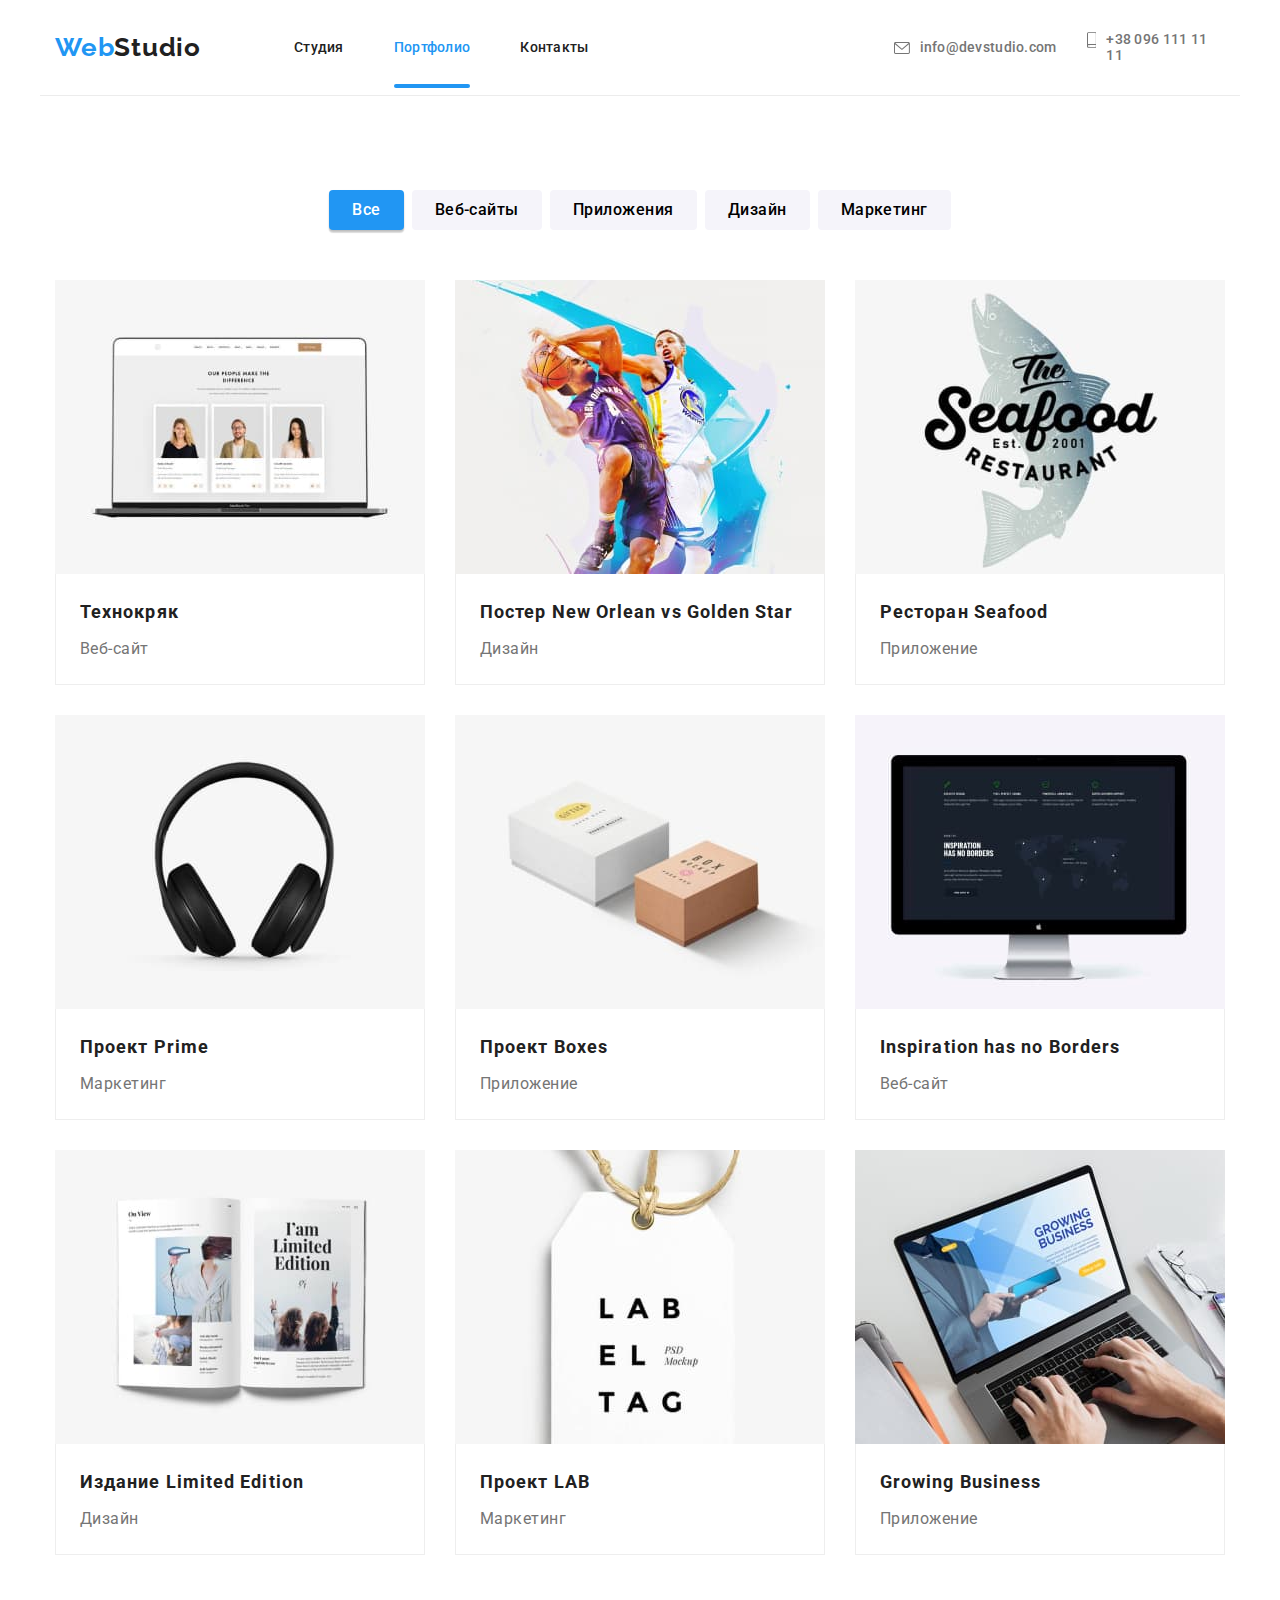
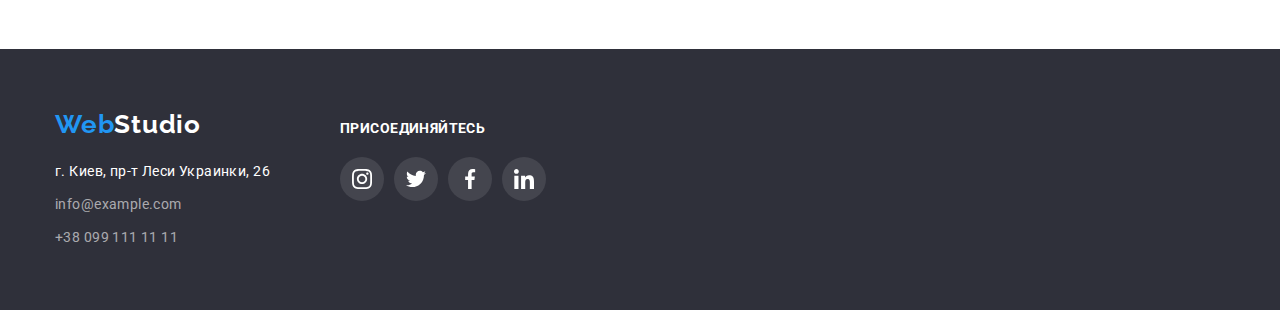
==== portfolio.html @ 4ba51652 "Initial commit" ====
<!DOCTYPE html>
<html lang="ru">
  <head>
    <meta charset="UTF-8" />
    <meta http-equiv="X-UA-Compatible" content="IE=edge" />
    <meta name="viewport" content="width=device-width, initial-scale=1.0" />
    <title lang="en">html homework-02</title>
    <link rel="preconnect" href="https://fonts.googleapis.com" />
    <link rel="preconnect" href="https://fonts.gstatic.com" crossorigin />
    <link
      href="https://fonts.googleapis.com/css2?family=Raleway:wght@700&family=Roboto:wght@400;500;700;900&display=swap"
      rel="stylesheet"
    />
    <link
      rel="stylesheet"
      href="https://cdnjs.cloudflare.com/ajax/libs/modern-normalize/1.1.0/modern-normalize.min.css"
    />
    <link rel="stylesheet" href="./css/styles.css" />
  </head>
  <body>
    <!--Header-->
    <header>
      <div class="flex container">
        <nav class="flex vert-center">
          <a class="logo" href="./index.html"> <span class="word-web">Web</span>Studio</a>
          <ul class="flex list">
            <li class="item">
              <a class="nav-link" href="./index.html">Студия</a>
            </li>
            <li class="item">
              <a class="nav-link is-active" href="./portfolio.html">Портфолио</a>
            </li>
            <li class="item">
              <a class="nav-link" href="">Контакты</a>
            </li>
          </ul>
        </nav>
        <ul class="contacts list">
          <li class="item-contacts">
            <a class="mail-phone" href="mailto:info@devstudio.com">
              <svg class="color top-marg" width="16" height="12">
                <use href="./images/icons.svg#header-envelope"></use>
              </svg>
              info@devstudio.com
            </a>
          </li>
          <li class="item-contacts">
            <a class="mail-phone" href="tel:+380961111111">
              <svg class="color" width="10" height="16">
                <use href="./images/icons.svg#header-smartphone"></use>
              </svg>
              +38 096 111 11 11</a
            >
          </li>
        </ul>
      </div>
    </header>

    <!--Main-->
    <main>
      <section class="section">
        <div class="container">
          <!-- Условный заголовок секции -->
          <h1 hidden>Наше портфолио</h1>
          <!-- Список кнопок -->
          <ul class="filter-flex list">
            <li class="portfolio-menu">
              <button type="button" class="filter-buttons current-button">Все</button>
            </li>
            <li class="portfolio-menu">
              <button type="button" class="filter-buttons">Веб-сайты</button>
            </li>
            <li class="portfolio-menu">
              <button type="button" class="filter-buttons">Приложения</button>
            </li>
            <li class="portfolio-menu">
              <button type="button" class="filter-buttons">Дизайн</button>
            </li>
            <li class="portfolio-menu">
              <button type="button" class="filter-buttons">Маркетинг</button>
            </li>
          </ul>
          <!-- Список работ в портфолио-->
          <ul class="portfolio list">
            <li class="portfolio-item">
              <a class="portfolio-link" href="">
                <div class="portf-image-box">
                  <img
                    class="no-bottom-space"
                    src="./images/img-portfolio-technokrjack.jpg"
                    alt="Технокряк"
                    width="370"
                    height="294"
                  />
                  <div class="portfolio-overlay">
                    <p class="portf-overlay-text">
                      Ресурс предлагает комплексные предложения с разным уровнем функционала и
                      сервисов. Все это позволит посетителю получить исчерпывающие сведения о
                      компании или частном лице.
                    </p>
                  </div>
                </div>
                <div class="portfolio-name">
                  <h2 class="portfolio-title">Технокряк</h2>
                  <p class="portfolio-paragraph">Веб-сайт</p>
                </div>
              </a>
            </li>
            <li class="portfolio-item">
              <a class="portfolio-link" href="">
                <div class="portf-image-box">
                  <img
                    class="no-bottom-space"
                    src="./images/img-portfolio-new-orlean.jpg"
                    alt="Постер New Orlean vs Golden Star"
                    width="370"
                    height="294"
                  />
                  <div class="portfolio-overlay">
                    <p class="portf-overlay-text">
                      Ресурс предлагает комплексные предложения с разным уровнем функционала и
                      сервисов. Все это позволит посетителю получить исчерпывающие сведения о
                      компании или частном лице.
                    </p>
                  </div>
                </div>
                <div class="portfolio-name">
                  <h2 class="portfolio-title">Постер New Orlean vs Golden Star</h2>
                  <p class="portfolio-paragraph">Дизайн</p>
                </div>
              </a>
            </li>
            <li class="portfolio-item">
              <a class="portfolio-link" href="">
                <div class="portf-image-box">
                  <img
                    class="no-bottom-space"
                    src="./images/img-portfolio-seafood.jpg"
                    alt="Ресторан Seafood"
                    width="370"
                    height="294"
                  />
                  <div class="portfolio-overlay">
                    <p class="portf-overlay-text">
                      Ресурс предлагает комплексные предложения с разным уровнем функционала и
                      сервисов. Все это позволит посетителю получить исчерпывающие сведения о
                      компании или частном лице.
                    </p>
                  </div>
                </div>
                <div class="portfolio-name">
                  <h2 class="portfolio-title">Ресторан Seafood</h2>
                  <p class="portfolio-paragraph">Приложение</p>
                </div>
              </a>
            </li>
            <li class="portfolio-item">
              <a class="portfolio-link" href="">
                <div class="portf-image-box">
                  <img
                    class="no-bottom-space"
                    src="./images/img-portfolio-prime.jpg"
                    alt="Проект Prime"
                    width="370"
                    height="294"
                  />
                  <div class="portfolio-overlay">
                    <p class="portf-overlay-text">
                      Ресурс предлагает комплексные предложения с разным уровнем функционала и
                      сервисов. Все это позволит посетителю получить исчерпывающие сведения о
                      компании или частном лице.
                    </p>
                  </div>
                </div>
                <div class="portfolio-name">
                  <h2 class="portfolio-title">Проект Prime</h2>
                  <p class="portfolio-paragraph">Маркетинг</p>
                </div>
              </a>
            </li>
            <li class="portfolio-item">
              <a class="portfolio-link" href="">
                <div class="portf-image-box">
                  <img
                    class="no-bottom-space"
                    src="./images/img-portfolio-boxes.jpg"
                    alt="Проект Boxes"
                    width="370"
                    height="294"
                  />
                  <div class="portfolio-overlay">
                    <p class="portf-overlay-text">
                      Ресурс предлагает комплексные предложения с разным уровнем функционала и
                      сервисов. Все это позволит посетителю получить исчерпывающие сведения о
                      компании или частном лице.
                    </p>
                  </div>
                </div>
                <div class="portfolio-name">
                  <h2 class="portfolio-title">Проект Boxes</h2>
                  <p class="portfolio-paragraph">Приложение</p>
                </div>
              </a>
            </li>
            <li class="portfolio-item">
              <a class="portfolio-link" href="">
                <div class="portf-image-box">
                  <img
                    class="no-bottom-space"
                    src="./images/img-portfolio-inspiration.jpg"
                    alt="Inspiration has no Borders"
                    width="370"
                    height="294"
                  />
                  <div class="portfolio-overlay">
                    <p class="portf-overlay-text">
                      Ресурс предлагает комплексные предложения с разным уровнем функционала и
                      сервисов. Все это позволит посетителю получить исчерпывающие сведения о
                      компании или частном лице.
                    </p>
                  </div>
                </div>
                <div class="portfolio-name">
                  <h2 class="portfolio-title">Inspiration has no Borders</h2>
                  <p class="portfolio-paragraph">Веб-сайт</p>
                </div>
              </a>
            </li>
            <li class="portfolio-item">
              <a class="portfolio-link" href="">
                <div class="portf-image-box">
                  <img
                    class="no-bottom-space"
                    src="./images/img-portfolio-limited-edition.jpg"
                    alt="Издание Limited Edition"
                    width="370"
                    height="294"
                  />
                  <div class="portfolio-overlay">
                    <p class="portf-overlay-text">
                      Ресурс предлагает комплексные предложения с разным уровнем функционала и
                      сервисов. Все это позволит посетителю получить исчерпывающие сведения о
                      компании или частном лице.
                    </p>
                  </div>
                </div>
                <div class="portfolio-name">
                  <h2 class="portfolio-title">Издание Limited Edition</h2>
                  <p class="portfolio-paragraph">Дизайн</p>
                </div>
              </a>
            </li>
            <li class="portfolio-item">
              <a class="portfolio-link" href="">
                <div class="portf-image-box">
                  <img
                    class="no-bottom-space"
                    src="./images/img-portfolio-lab.jpg"
                    alt="Проект LAB"
                    width="370"
                    height="294"
                  />
                  <div class="portfolio-overlay">
                    <p class="portf-overlay-text">
                      Ресурс предлагает комплексные предложения с разным уровнем функционала и
                      сервисов. Все это позволит посетителю получить исчерпывающие сведения о
                      компании или частном лице.
                    </p>
                  </div>
                </div>
                <div class="portfolio-name">
                  <h2 class="portfolio-title">Проект LAB</h2>
                  <p class="portfolio-paragraph">Маркетинг</p>
                </div>
              </a>
            </li>
            <li class="portfolio-item">
              <a class="portfolio-link" href="">
                <div class="portf-image-box">
                  <img
                    class="no-bottom-space"
                    src="./images/img-portfolio-growing-bis.jpg"
                    alt="Growing Business"
                    width="370"
                    height="294"
                  />
                  <div class="portfolio-overlay">
                    <p class="portf-overlay-text">
                      Ресурс предлагает комплексные предложения с разным уровнем функционала и
                      сервисов. Все это позволит посетителю получить исчерпывающие сведения о
                      компании или частном лице.
                    </p>
                  </div>
                </div>
                <div class="portfolio-name">
                  <h2 class="portfolio-title">Growing Business</h2>
                  <p class="portfolio-paragraph">Приложение</p>
                </div>
              </a>
            </li>
          </ul>
        </div>
      </section>
    </main>

    <!--Footer-->
    <footer class="footer">
      <div class="container">
        <ul class="footer-flex list">
          <li>
            <div class="no-right-margin">
              <a class="logo logo-footer" href="./index.html"
                ><span class="word-web">Web</span>Studio</a
              >
              <address>
                <ul class="contacts-footer list">
                  <li class="item-footer">
                    <p class="address-footer">г. Киев, пр-т Леси Украинки, 26</p>
                  </li>
                  <li class="item-footer">
                    <a class="link-footer" href="mailto:info@example.com">info@example.com</a>
                  </li>
                  <li class="item-footer">
                    <a class="link-footer" href="tel:+380991111111">+38 099 111 11 11</a>
                  </li>
                </ul>
              </address>
            </div>
          </li>
          <li>
            <!-- Иконки соцсетей Присоединяйтесь -->
            <div class="join">
              <h3 class="section-subtitle foot-subtitle">Присоединяйтесь</h3>
              <ul class="footer-flex list">
                <li class="foot-soc-item">
                  <a class="soc-net-icon different-colors" href="http://instagram.com">
                    <svg class="foot-icon-col" width="20" height="20">
                      <use href="./images/icons.svg#instagram"></use>
                    </svg>
                  </a>
                </li>
                <li class="foot-soc-item">
                  <a class="soc-net-icon different-colors" href="http://twitter.com">
                    <svg class="foot-icon-col" width="20" height="20">
                      <use href="./images/icons.svg#twitter"></use>
                    </svg>
                  </a>
                </li>
                <li class="foot-soc-item">
                  <a class="soc-net-icon different-colors" href="http://facebook.com">
                    <svg class="foot-icon-col" width="20" height="20">
                      <use href="./images/icons.svg#facebook"></use>
                    </svg>
                  </a>
                </li>
                <li class="foot-soc-item">
                  <a class="soc-net-icon different-colors" href="http://linkedin.com">
                    <svg class="foot-icon-col" width="20" height="20">
                      <use href="./images/icons.svg#linkedin"></use>
                    </svg>
                  </a>
                </li>
              </ul>
            </div>
          </li>
        </ul>
      </div>
    </footer>
  </body>
</html>
---- css/styles.css ----
:root {
/* Цвета шрифта */
  --primary-color: #212121;
  --secondary-color: #757575;
  --accent-color: #2196F3;
  --accent-button-color: #fff;
  --hero-title-color: #fff;
  --business-txt-col: #fff;
  
  --modal-btn-close: #000000;


  --portf-overlay-txt: #fff;
  --footer-font-color: #fff;
  --link-footer-color: rgba(255, 255, 255, 0.6);
/* Цвета фона */
  --primary-bgr-color: #fff;
  --accent-bgr-color: #2196F3;
  --hero-butt-active: #188CE8;
  --hero-bgr-color: #C4C4C4;
  --modal-bgr-color: #fff;
  --modal-btn-bgr: #fff;


  --advant-iconbgr-col: #F5F4FA;

  --icon-bgr-color: #fff;
  --icon-color: #AFB1B8;
  
  --business-txt-bgr: rgba(47, 48, 58, 0.8);

  --clients-icon-bgr-col: #fff;
  --clients-icon-color: #AFB1B8;
  --clients-border-col: #AFB1B8;
  
  --portf-overlay-bgr: rgba(33, 150, 243, 0.9);

  --footer-bgr-color: #2F303A;
  --footer-icon-color: #fff;
  --team-bgr-color: #F5F4FA;
  --filter-butt-bgr-col: #F5F4FA;
/* Цвет рамок */
  --border-bottom-header: #ECECEC;
  --border-bottom-card: #EEEEEE;
}



html {
  box-sizing: border-box;
}

*,
*::before,
*::after {
  box-sizing: inherit;
}


body {
  margin: 0;
  color: var(--primary-color);
  /* background-color: #fff; */
  font-family: 'Roboto', sans-serif;
  font-size: 14px;
}

.list {
  list-style: none;
  padding: 0;
  margin: 0;

}

.container {
  width: 1200px;
  margin: 0 auto;
  padding-left: 15px;
  padding-right: 15px;
  /* outline: 2px solid tomato; */
}



/* Логотип */
.logo {
  margin-right: 93px;

  color: inherit;
  text-decoration: none;
  
  font-family: "Raleway", sans-serif;
  font-weight: 700;
  font-size: 26px;
  line-height: 1.19;
  letter-spacing: 0.03em;
}

.word-web {
  color: var(--accent-color);
}

/* Site navigation */


.flex {
  display: flex;
}

.vert-center {
  align-items: center;
}


.flex.container {
  border-bottom: 1px solid var(--border-bottom-header);
}


.flex.list .item:not(:last-child) {
  margin-right: 50px;
}

.nav-link {
  color: inherit;
  text-decoration: none;
 
  font-weight: 500;
  /* font-size: 14px; */
  line-height: 1.14;
  letter-spacing: 0.02em;

  transition-property: color;
  transition-duration: 250ms; 
  transition-timing-function: cubic-bezier(0.4, 0, 0.2, 1);
}

.nav-link:hover,
.nav-link:focus {
  color: var(--accent-color);
}

.is-active {
  position: relative;  
  color: var(--accent-color);
}

.is-active::after {
  position: absolute;
  content: '';
  bottom: -1px;
  left: 0;
  
  width: 100%;
  height: 4px;
  border-radius: 2px;
  
  background-color: var(--accent-color);

}


.flex.list .nav-link {
  display: flex;
  padding-top: 32px;
  padding-bottom: 31px;
}


                /* Е-мейл и адрес */
.contacts {
  display: flex;
  align-items: center;
  margin-left: 305px;
  }

.item-contacts {
  display: flex;
}

.mail-phone {
  display: flex; 
  
  color: var(--secondary-color);
  text-decoration: none;
  font-weight: 500;
  /* font-size: 14px; */
  line-height: 1.14;
  letter-spacing: 0.02em;

  transition-property: color;
    transition-duration: 250ms;
    transition-timing-function: cubic-bezier(0.4, 0, 0.2, 1);
}

.color {
  fill: currentColor;
  margin-right: 10px;
}

.top-marg {
  margin-top: 2px;
}

.mail-phone:hover,
.mail-phone:focus {
  color: var(--accent-color);
}

.contacts.list .mail-phone {
  padding-top: 32px;
  padding-bottom: 31px;
}

.contacts.list .item-contacts + .item-contacts {
  margin-left: 30px;
}





                    /* Hero */
.hero {
  /* padding-top: 200px;
  padding-bottom: 200px; */
  margin-left: auto;
  margin-right: auto; 
  text-align: center;
  
  /* outline: 10px solid tomato; */
}

.overlay {
  max-width: 1600px;
  height: 600px;
  margin-left: auto;
  margin-right: auto;
  background: linear-gradient(
    to right, 
    rgba(47, 48, 58, 0.4),
    rgba(47, 48, 58, 0.4)
    ), url('../images/bgr-image-optim.jpg');
  background-position: center;
  background-size: cover;
  background-color: var(--hero-bgr-color);
}


.hero-title {
  margin-top: 0;
  margin-bottom: 30px;
  padding-top: 200px;

  color: var(--hero-title-color);
  
  font-weight: 900;
  font-size: 44px;
  line-height: 1.36;
  letter-spacing: 0.06em;
  text-transform: uppercase;
}

.hero-button {
  display: inline-block;
  border-radius: 4px;
  border: 1px solid transparent;
  padding: 10px 32px;
  min-width: 200px;

  color: var(--accent-button-color);
  background-color: var(--accent-bgr-color);

  font-family: inherit;
  font-weight: 700;
  font-size: 16px;
  line-height: 1.875;
    /* align-items: center;
    text-align: center; */
  letter-spacing: 0.06em;

transition-property: background-color;
transition-duration: 250ms;
transition-timing-function: cubic-bezier(0.4, 0, 0.2, 1);

}

.hero-button:hover,
.hero-button:focus {
  background-color: var(--hero-butt-active);
  cursor: pointer;
}

.backdrop.is-hidden {
  opacity: 0;
  pointer-events: none;
}

.backdrop.is-hidden .modal {
  transform: translate(-50%, -50%) scale(0.8);
}


.backdrop {
  position: fixed;
  top: 0;
  left: 0;
  width: 100%;
  height: 100%;
  z-index: 3;

  opacity: 1;
  transition: opacity;
  transition-duration: 250ms;
  transition-timing-function: cubic-bezier(0.4, 0, 0.2, 1);

  background-color: rgba(0, 0, 0, 0.2);
}

.modal {
  position: absolute;
  top: 50%;
  left: 50%;
  transform: translate(-50%, -50%);
    
  width: 528px;
  height: 581px;
  
  transform: translate(-50%, -50%) scale(1);
  transition: transform;
  transition-duration: 250ms;
  transition-timing-function: cubic-bezier(0.4, 0, 0.2, 1);

  border-radius: 4px;
  box-shadow: 0px 1px 3px rgba(0, 0, 0, 0.12), 
  0px 1px 1px rgba(0, 0, 0, 0.14), 
  0px 2px 1px rgba(0, 0, 0, 0.2);
  background-color: var(--modal-bgr-color);

}

.modal-btn {
  position: absolute;
  top: 8px;
  right: 8px;

  width: 30px;
  height: 30px;
  border: 1px solid rgba(0, 0, 0, 0.1);
  border-radius: 50%;
  
  display: flex;
  padding: 0;
  align-items: center;
  justify-content: center;


  background-color: var(--modal-btn-bgr);
  /* background-color: #2196F3; */
  
}

.close-button {
fill: var(--modal-btn-close);  
}




.section {
  padding-top: 94px;
  padding-bottom: 94px;
}

.no-padding-top {
  padding-top: 0;
}
                  /* Наши достоинства */

.section-title {
  margin-top: 0;
  margin-bottom: 50px;
  font-weight: 700;
  font-size: 36px;
  line-height: 1.17;
  text-align: center;
  letter-spacing: 0.03em;
}

.our-advant-set {
  display: flex;
  column-gap: 30px;
}

.our-advant-set .item-adv {
  flex-basis: calc((100% - 90px) / 4);
}

.thumb {
  display: flex;
  width: 270px;
  height: 120px;
  border-radius: 4px;

  align-items: center;
  justify-content: center;
  margin-bottom: 30px;
  background: var(--advant-iconbgr-col);
}


.section-subtitle {
  margin-top: 0;
  margin-bottom: 10px;
  
  font-weight: 700;
  font-size: 14px;
  line-height: 1.14;
  letter-spacing: 0.03em;
  text-transform: uppercase;
}

.section-paragraph {
  margin-top: 0;
  margin-bottom: 0;
  color: var(--secondary-color);
  
  /* font-weight: 400; */
  /* font-size: 14px; */
  line-height: 1.71;
  letter-spacing: 0.03em;
}


               /* Чем мы занимаемся */


.relative-wrapper {
  position: relative;
}


               .no-bottom-space {
  /* Убирает зазор снизу картинки */
  display: flex;
}

.our-business:not(:last-child) {
  margin-right: 30px;
}

.our-business-text {
  position: absolute;
  bottom: 0;
  width: 100%;
  
  padding: 27px 0;
  margin: 0;

  font-weight: 700;
  /* font-size: 14px; */
  line-height: 1.14;
  text-align: center;
  letter-spacing: 0.03em;
  text-transform: uppercase;

  color: var(--business-txt-col);
  background-color: var(--business-txt-bgr);

}



            /* Наша команда */
.grey {
  background-color: var(--team-bgr-color);
}

.team-item {
  background: var(--primary-bgr-color); 
  box-shadow: 0px 1px 3px rgba(0, 0, 0, 0.12), 
  0px 1px 1px rgba(0, 0, 0, 0.14), 
  0px 2px 1px rgba(0, 0, 0, 0.2);
  border-radius: 0px 0px 4px 4px;
}

.team-item:not(:last-child) {
  margin-right: 30px;
}

.title-paragr {
  padding: 30px 0 16px 0;
}

.team-title {
  margin-top: 0;
  margin-bottom: 10px;

  text-align: center;
  font-weight: 500;
  font-size: 16px;
  line-height: 1.19;
  letter-spacing: 0.03em;
}

.team-paragraph {
  margin: 0;

  text-align: center;
    /* font-weight: 400; */
  font-size: 16px;
  line-height: 1.19;
  letter-spacing: 0.03em;
  color: var(--secondary-color);
}


     /* Блок соцсетей с ховером для Команды*/
.soc-net {
  display: flex;
  width: 206px;
  height: 44px;
  margin: 0 32px 30px 32px;
  padding: 0;
  justify-content: center;

    /* outline: 2px solid red; */
}

.soc-item:not(:last-child) {
      margin-right: 10px;
}

.soc-net-icon {
  display: flex;
  width: 44px;
  height: 44px;
  border-radius: 50px;
  align-items: center;
  justify-content: center;

  background-color: var(--icon-bgr-color);
  color: var(--icon-color);
  
  transition-property: color, background-color;
  transition-duration: 250ms;
  transition-timing-function: cubic-bezier(0.4, 0, 0.2, 1);

}

.icon-color {
  fill: currentColor;
}
/* Ховер по блоку иконки*/
.soc-net-icon:hover,
.soc-net-icon:focus {
  background-color: var(--accent-color);
  color: var(--accent-button-color);
}



/* Постоянные клиенты */

.box-clients {
  display: flex;
  margin: 0 auto;

  /* outline: 1px solid tomato; */
}

.client-item:not(:last-child) {
  margin-right: 30px;
}

.clients {
  display: flex;
  width: 170px;
  height: 92px;
  align-items: center;
  justify-content: center;
  border: 1px solid var(--clients-border-col);
  border-radius: 4px;

  background-color: var(--clients-icon-bgr-col);
  color: var(--clients-icon-color);
  
  transition-property: color, border;
  transition-duration: 250ms;
  transition-timing-function: cubic-bezier(0.4, 0, 0.2, 1);

}

.client-icon {
  fill: currentColor;
}

.clients:hover {
border: 1px solid var(--accent-color);
color: var(--accent-color);    
}


/* Footer */

.footer {
  padding: 60px 0;
  
  color: var(--footer-font-color);
  background-color: var(--footer-bgr-color);
}
/* Контакты в футере */

.footer-flex {
  display: flex;
  padding: 0;
  }


.no-right-margin {
  margin-right: 0;
}

.logo-footer {
  display: block;
  margin-right: 0;
  margin-bottom: 20px;
}

.contacts-footer {
  font-style: normal;
}

.item-footer:not(:first-child) {
  margin-top: 9px;
}

.address-footer {
  margin: 0;

  /* font-weight: 400; */
  /* font-size: 14px; */
  line-height: 1.71;
  letter-spacing: 0.03em;
}

.link-footer {
  color: var(--link-footer-color);
  text-decoration: none;

  /* font-weight: 400; */
  /* font-size: 14px; */
  line-height: 1.71;
  letter-spacing: 0.03em;

  transition-property: color;
  transition-duration: 250ms;
  transition-timing-function: cubic-bezier(0.4, 0, 0.2, 1);
}

.link-footer:hover,
.link-footer:focus {
  color: var(--accent-color);
}

/* Футер - секция Присоединяйтесь */
.join {
  /* display: flex; */
  width: 206px;
  height: 80px;
  margin: 12px 0 0 70px;

  /* outline: 1px solid wheat; */
}

.foot-subtitle {
  margin-bottom: 20px;
}

.foot-soc-item:not(:last-child) {
  margin-right: 10px;
}

.different-colors {
  background-color: rgba(255, 255, 255, 0.1);
  color: var(--footer-icon-color);
}

.foot-icon-col {
  fill: currentColor;
}

.soc-net-icon:hover,
.soc-net-icon:focus {
  background-color: var(--accent-color);
}



                  /* PORTFOLIO PAGE */

/* Filter buttons */

.filter-flex {
  display: flex;
}

.filter-flex.list {
  justify-content: center;
  margin-bottom: 50px;
}

.portfolio-menu:not(:last-child) {
  margin-right: 8px;

}

.filter-buttons {
  display: inline-block;
  border-radius: 4px;
  border: 1px solid transparent;
  padding: 6px 22px;

  background-color: var(--filter-butt-bgr-col);
  
  font-family: inherit;
  font-weight: 500;
  font-size: 16px;
  line-height: 1.63;
  text-align: center;
  letter-spacing: 0.03em;

  transition-property: color, background-color, box-shadow, cursor;
  transition-duration: 250ms;
  transition-timing-function: cubic-bezier(0.4, 0, 0.2, 1);
}



.current-button {
  color: var(--accent-button-color);
  background-color: var(--accent-bgr-color);
  box-shadow: 0px 3px 1px rgba(0, 0, 0, 0.1),
  0px 1px 2px rgba(0, 0, 0, 0.08),
  0px 2px 2px rgba(0, 0, 0, 0.12);
}

.filter-buttons:hover,
.filter-buttons:focus {
  color: var(--accent-button-color);
  background-color: var(--accent-bgr-color);
  box-shadow: 0px 3px 1px rgba(0, 0, 0, 0.1), 
  0px 1px 2px rgba(0, 0, 0, 0.08), 
  0px 2px 2px rgba(0, 0, 0, 0.12);
  cursor: pointer;
}



/* Секция с работами из Портфолио  */

.portfolio {
  display: flex;
  flex-wrap: wrap;
  gap: 30px;
}


.portfolio-item {
  transition-property: box-shadow, cursor;
  transition-duration: 250ms;
  transition-timing-function: cubic-bezier(0.4, 0, 0.2, 1);
  
}

.portfolio .portfolio-item {
  flex-basis: calc((100% - 60px) / 3);
}

.portfolio-link {
  color: inherit;
  text-decoration: none;
}

.portfolio-item:hover {
  box-shadow: 0px 1px 1px rgba(0, 0, 0, 0.12),
      0px 4px 4px rgba(0, 0, 0, 0.06),
      1px 4px 6px rgba(0, 0, 0, 0.16);
}


/* .portfolio-link:hover,
.portfolio-link:focus {
  color: var(--accent-color);
} */


.portf-image-box {
  position: relative;
  width: 370px;
  height: 294px;

  overflow: hidden;
}

.portfolio-overlay {
  position: absolute;
  top: 0;
  left: 0;
  width: 100%;
  height: 100%;
  background-color: var(--portf-overlay-bgr);

  transform: translateY(100%);
  transition: transform 250ms cubic-bezier(0.4, 0, 0.2, 1);
  
  
}

.portfolio-link:hover .portfolio-overlay {
  transform: translateY(0);
}



.portf-overlay-text {
  margin: 0;
  padding: 63px 24px;

    /* font-weight: 400; */
    font-size: 18px;
    line-height: 1.56; 
    letter-spacing: 0.03em;
  
    color: var(--portf-overlay-txt);
}

.portfolio-name {
  display: block;
  padding: 20px 24px;
  border-right: 1px solid var(--border-bottom-card);  
  border-bottom: 1px solid var(--border-bottom-card);
  border-left: 1px solid var(--border-bottom-card);

}


.portfolio-title {
  margin-top: 0;
  margin-right: 0;
  margin-bottom: 4px;
  margin-left: 0;

  font-weight: 700;
  font-size: 18px;
  line-height: 2;
  letter-spacing: 0.06em;
}

.portfolio-paragraph {
  /* margin-top: 4px;
  margin-right: 24px;
  margin-bottom: 20px;
  margin-left: 24px; */

  margin: 0;

  color: var(--secondary-color);
  /* font-weight: 400; */
  font-size: 16px;
  line-height: 1.88;
  letter-spacing: 0.03em;
  
}
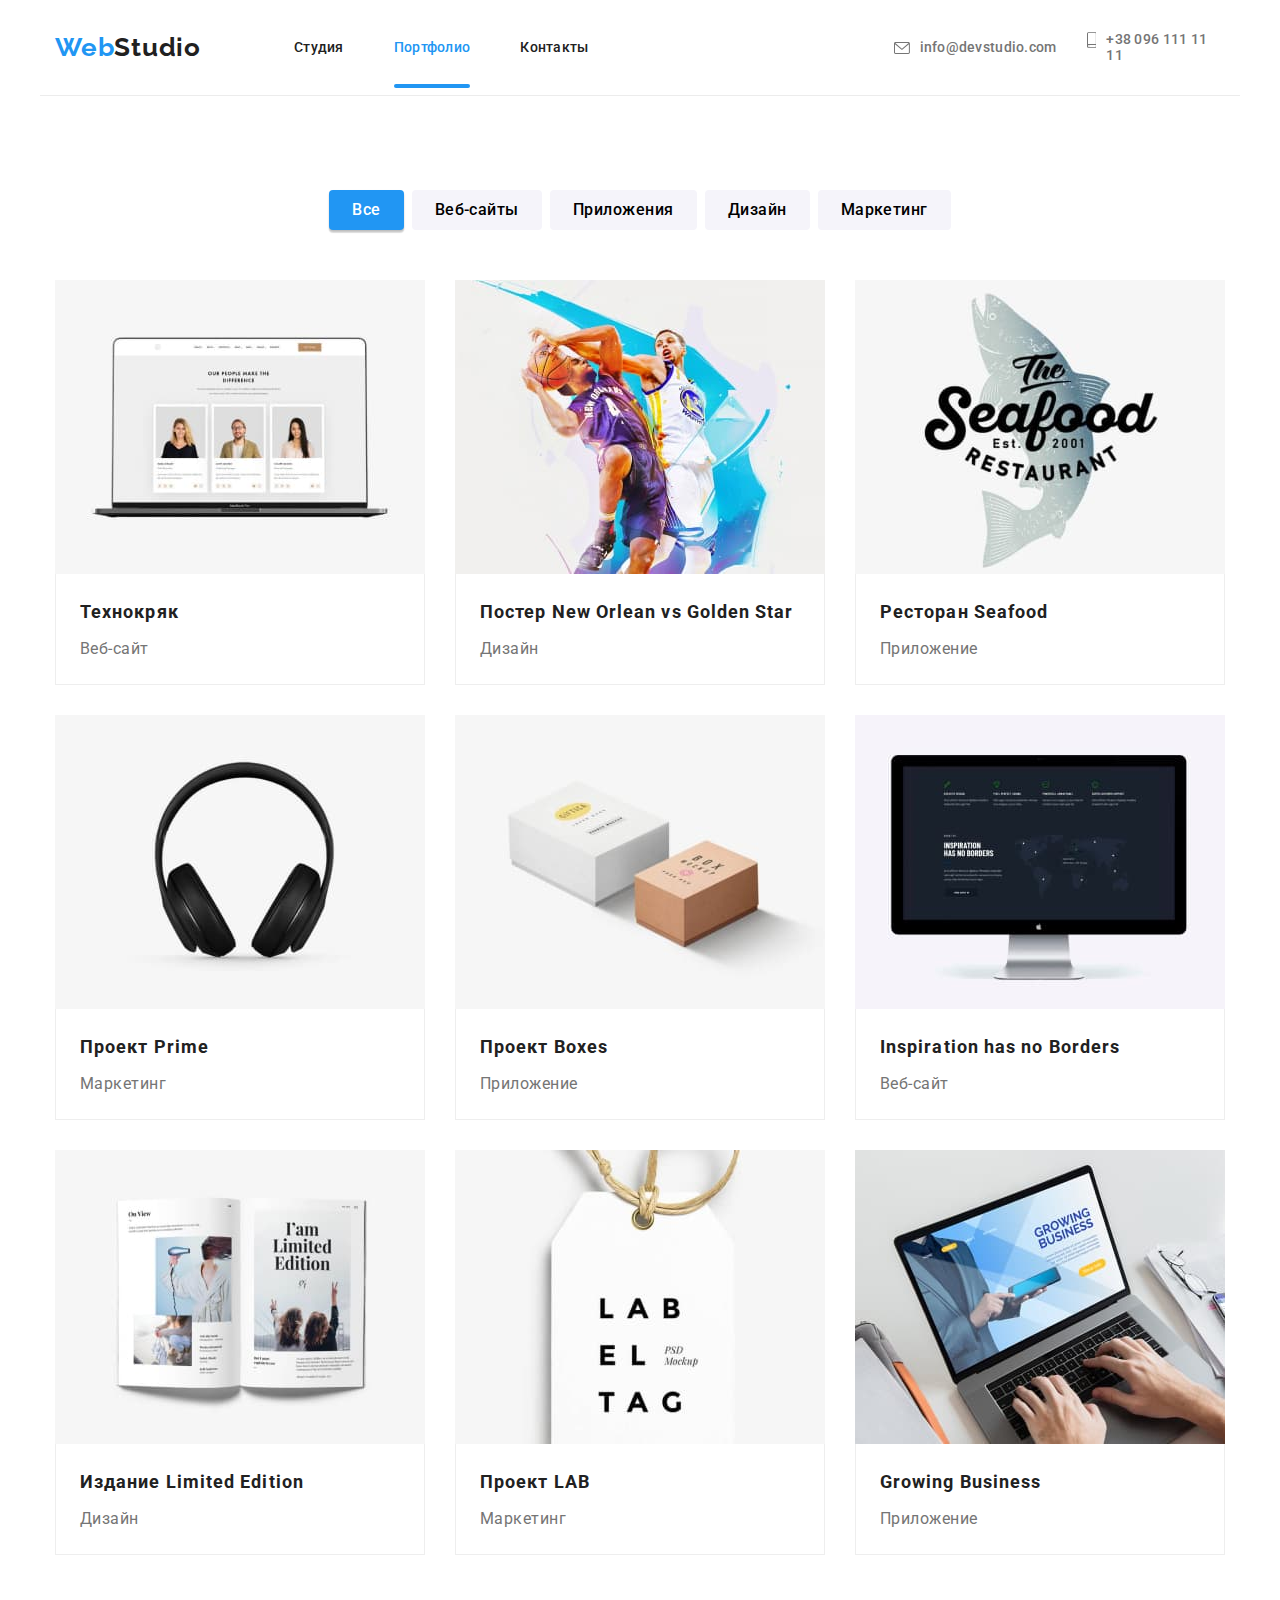
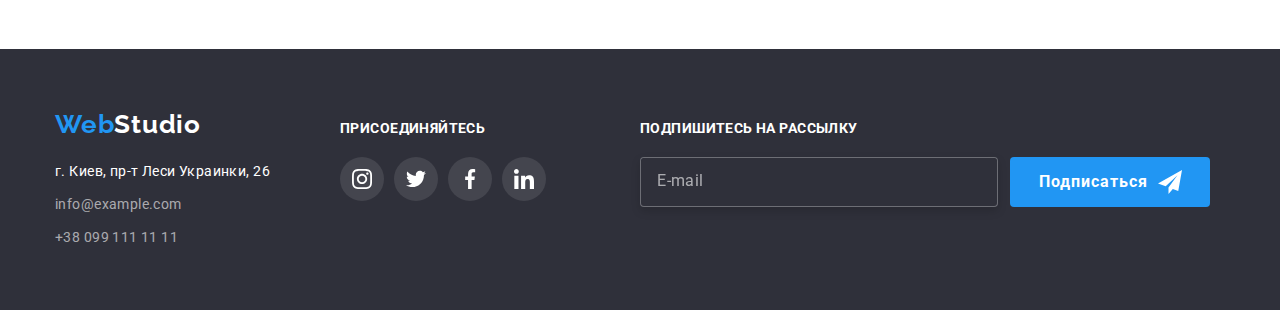
==== commit 6fea5e65: "Размечает и стилизует формы" ====
--- a/portfolio.html
+++ b/portfolio.html
@@ -363,6 +363,33 @@
               </ul>
             </div>
           </li>
+          <li>
+            <!-- Блок окна подписки на рассылку -->
+            <div class="footer-submit">
+              <h3 class="section-subtitle foot-subtitle">Подпишитесь на рассылку</h3>
+
+              <form>
+                <ul class="list flex">
+                  <li class="foot-email-form">
+                    <label for="user-email"></label>
+                    <input
+                      class="foot-email-input"
+                      type="email"
+                      name="email"
+                      id="user-email"
+                      placeholder="E-mail"
+                    />
+                  </li>
+                  <li class="foot-email-submit">
+                    <button class="submit-btn-foot" type="submit">Подписаться</button>
+                    <svg class="foot-submit-icon" width="24" height="24">
+                      <use href="./images/icons.svg#icon-icon-send-footer"></use>
+                    </svg>
+                  </li>
+                </ul>
+              </form>
+            </div>
+          </li>
         </ul>
       </div>
     </footer>
--- a/css/styles.css
+++ b/css/styles.css
@@ -365,6 +365,208 @@
 }
 
 
+.modal-btn:hover .close-button {
+  fill: var(--accent-color);
+}
+
+
+
+
+.modal-slogan {
+  
+  padding: 40px 40px 12px 40px;
+    margin: 0;
+
+    font-weight: 700;
+    font-size: 20px;
+    line-height: 1.15;
+    text-align: center;
+    letter-spacing: 0.03em;
+  
+    color: #212121;
+}
+
+
+.modal-form {
+  width: 528px;
+}
+
+
+.form-block {
+  position: absolute;
+  width: 448px;
+  top: 75px;
+  left: 40px;
+
+}
+
+
+.field-wrap {
+    margin-bottom: 10px;
+  /* outline: 1px solid red; */
+}
+
+.modal-label {
+  display: block;
+  width: 100%;
+  margin-bottom: 4px;
+
+  text-align: left;
+  font-size: 12px;
+  line-height: 1.17;
+  letter-spacing: 0.01em;
+
+  color: #757575;
+}
+
+.modal-field {
+  position: relative;
+  display: flex;
+  flex-direction: column;
+  
+  border: 1px solid rgba(33, 33, 33, 0.2);
+  border-radius: 4px;
+}
+
+
+.modal-icon {
+  position: absolute;
+  top: 11px;
+  left: 12px;
+}
+
+.modal-input {
+  height: 40px;
+  margin-left: 42px;
+  padding: 0;
+  border: transparent;
+  outline: transparent;
+  } 
+
+
+.field-wrap:focus-within .modal-field {
+  border: 1px solid #2196F3;
+}
+
+.field-wrap:focus-within .modal-icon {
+  fill: #2196F3;
+}
+
+  
+.modal-textarea-field {
+  height: 120px;
+  
+  border: 1px solid rgba(33, 33, 33, 0.2);
+  border-radius: 4px;
+}
+
+
+.modal-textarea {
+  width: 100%;
+  height: 100%;  
+  padding: 12px 16px; 
+
+  border: transparent;
+  resize: none;
+  outline: none;
+
+  font-size: 14px;
+  line-height: 1.14;
+  letter-spacing: 0.01em;
+  color: rgba(117, 117, 117, 0.5);
+
+}
+
+
+.visually-hidden {
+  position: absolute;
+  width: 1px;
+  height: 1px;
+  margin: -1px;
+  border: 0;
+  padding: 0;
+
+  white-space: nowrap;
+  clip-path: inset(100%);
+  clip: rect(0 0 0 0);
+  overflow: hidden;
+}
+
+
+.agreement-wrap {
+  margin-top: 20px;
+  
+  outline: 1px solid red;
+}
+
+.custom-checkbox-wrap {
+  display: flex;
+  align-items: center;
+  justify-content: center;
+}
+
+
+.checkbox-icon-custom {
+  margin-right: 8px;
+  border: 2px solid var(--primary-color);
+  border-radius: 2px;
+ 
+}
+
+.checkbox:checked + .checkbox-icon-custom {
+  border: 2px solid #188CE8;
+  background-color: #188CE8;
+}
+
+
+
+.label-agreement {
+  /* font-size: 14px; */
+  line-height: 1.7; 
+  letter-spacing: 0.03em;
+  
+  color: #757575;
+
+}
+
+
+.link-agreement {
+  color: var(--accent-color);
+border-bottom: 1px solid var(--accent-color);
+
+
+  }
+
+.qqq {
+  text-decoration: none;
+
+}
+
+
+.submit-button {
+  margin-top: 30px;
+  padding: 10px 55px 10px 56px;
+
+  font-weight: 700;
+  font-size: 16px;
+  line-height: 1.88;
+  text-align: center;
+  letter-spacing: 0.06em;
+  
+  color: #FFFFFF;
+  background: #2196F3;
+  box-shadow: 0px 4px 4px rgba(0, 0, 0, 0.15);
+  border: transparent;
+  border-radius: 4px;
+
+}
+
+
+
+
+
+
+
 
 
 .section {
@@ -696,6 +898,91 @@
 }
 
 
+/* Футер - секция подписки на рассылку */
+
+.footer-submit {
+  width: 570px;
+  height: 86px;
+  margin: 12px 0 0 94px;
+
+  /* outline: 1px solid tomato; */
+}
+
+.foot-email-form {
+  width: 358px;
+  height: 50px;
+  
+/* padding: 0; */
+
+  border: 1px solid rgba(255, 255, 255, 0.3);
+  filter: drop-shadow(0px 4px 4px rgba(0, 0, 0, 0.15));
+  border-radius: 4px;
+
+  background-color: var(--footer-bgr-color);
+}
+
+.foot-email-input {
+  width: 100%;
+  padding: 15px 0px 15px 16px;
+  background-color: var(--footer-bgr-color);
+  border: transparent;
+  outline: transparent;
+  border-radius: 4px;
+  color: rgba(255, 255, 255, 0.6);
+}
+
+.foot-email-input::placeholder {
+ 
+    font-size: 16px;
+    line-height: 1.25; 
+    letter-spacing: 0.03em;
+    color: rgba(255, 255, 255, 0.6);
+    
+}
+
+/* Кнопка "Подписаться" в футере */
+.foot-email-submit {
+  position: relative;
+  width: 200px;
+  height: 50px;
+  margin-left: 12px;
+      
+}
+
+.submit-btn-foot {
+    font-weight: 700;
+    font-size: 16px;
+    line-height: 1.875;
+
+    padding: 10px 62px 10px 29px;
+    /* margin-right: 10px; */
+  
+    /* display: flex;
+    align-items: center;
+    text-align: center; */
+    letter-spacing: 0.06em;
+  
+    color: #FFFFFF;
+    background-color: #2196F3;
+    border-color: #2196F3;
+      border-radius: 4px;
+    border: none;
+}
+
+
+.foot-submit-icon {
+  position: absolute;
+  top: 13px;
+  right: 28px;
+}
+
+
+
+
+
+
+
+
 
                   /* PORTFOLIO PAGE */
 
